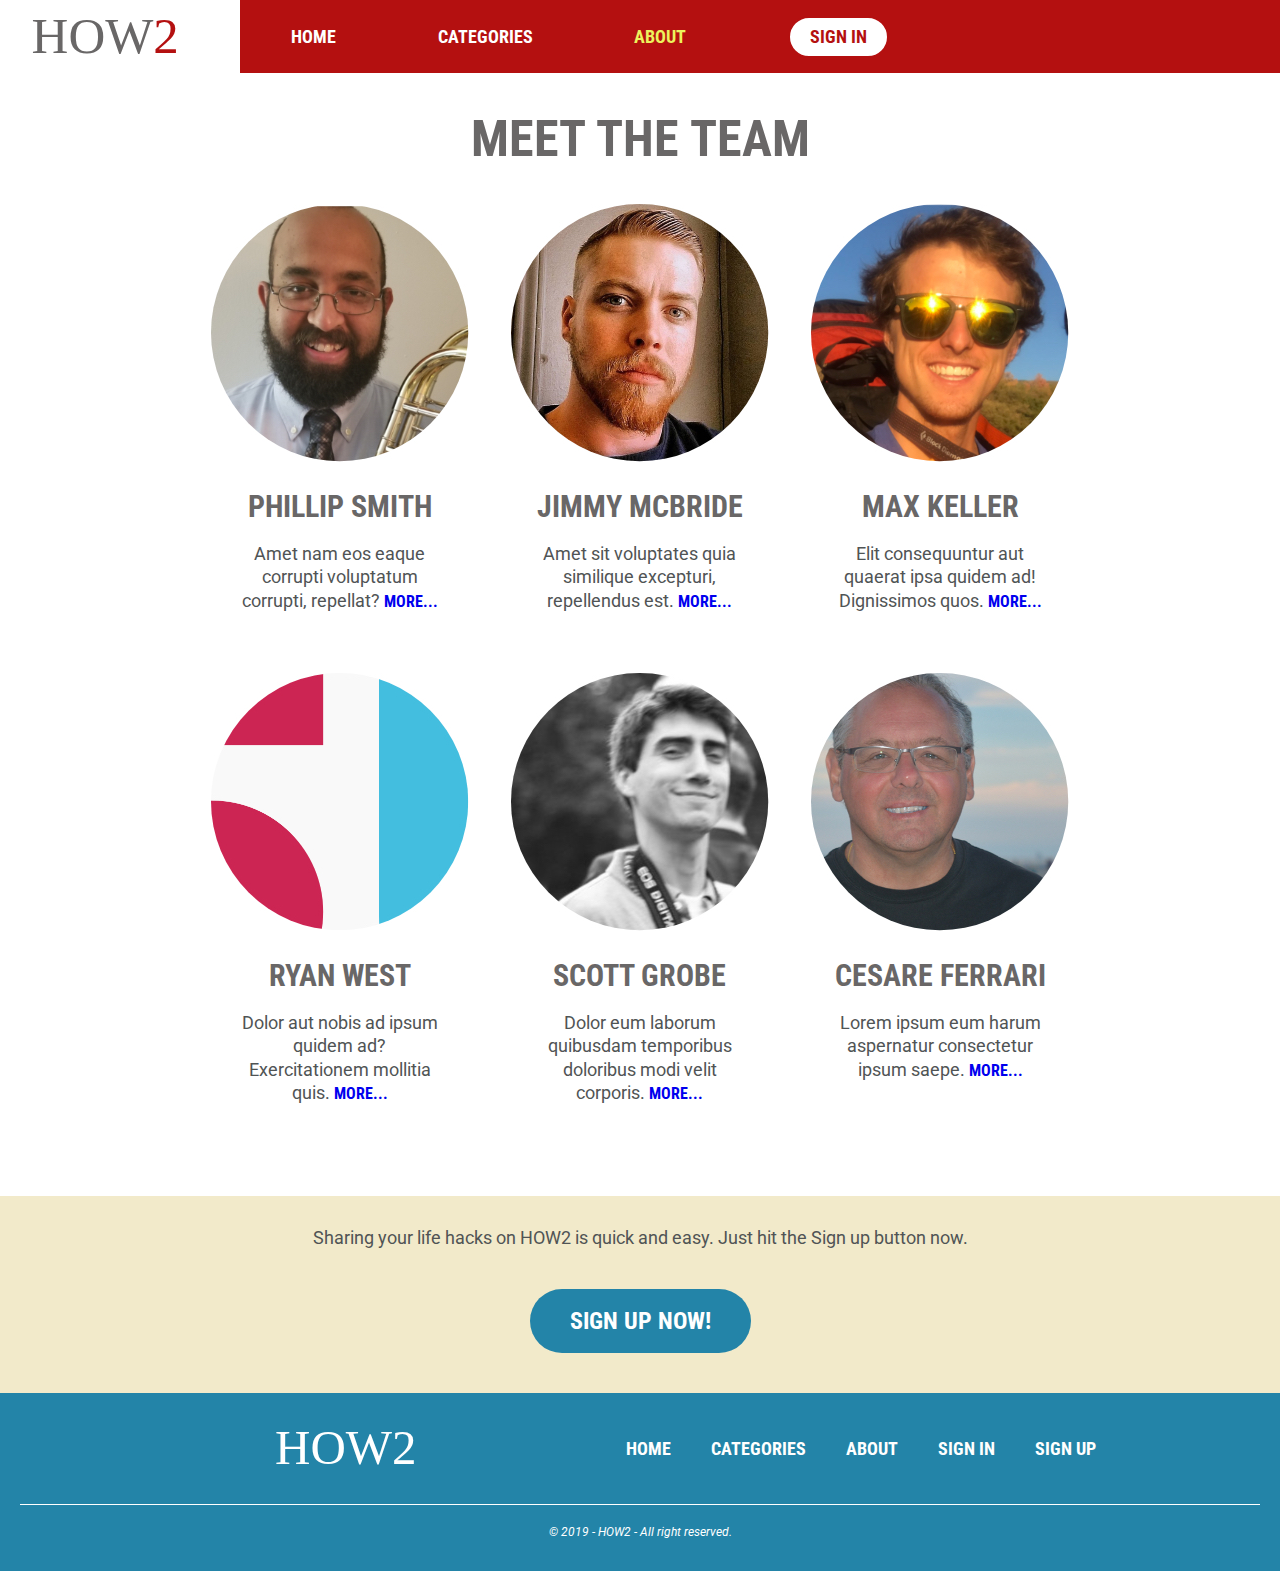
==== about.html @ 09c52d9a "Add 'more' links" ====
<!DOCTYPE html>
<html lang="en">
<head>
  <meta charset="UTF-8">
  <title>HOW 2 - Meet the team</title>
  <meta name="viewport" content="width=device-width, initial-scale=1.0">
  <link href="https://fonts.googleapis.com/css?family=Roboto:300,300i,700,700i" rel="stylesheet">
  <link href="https://fonts.googleapis.com/css?family=Roboto+Condensed:700" rel="stylesheet">
  <link rel="stylesheet" href="css/styles.css">
</head>
<body>

  <header>
    <a href="index.html"><img class="logo" src="images/HOW2.svg" alt="HOW2"></a>
    <p class="tagline">Simplifying life for everyone</p>

    <div class="mobile-menu">
      <div class="menu-bar">
        <img class="hamburger menu-btn" src="images/hamburger.svg" alt="menu">
        <a class="menu-btn" href="#">menu</a>
      </div>
      <nav class="hide">
        <a href="index.html">Home</a>
        <a href="categories.html">Categories</a>
        <a href="about.html">About</a>
        <a id="signin-button" class="button white-button" href="">Sign in</a>
      </nav>
    </div>

    <div class="full-menu">
      <nav>
        <a href="index.html">Home</a>
        <a href="categories.html">Categories</a>
        <a class="active" href="about.html">About</a>
        <a id="signin-button" class="button white-button" href="">Sign in</a>
      </nav>
    </div>
  </header>
  <section class="main">
    <h1>Meet the team</h1>

    <div class="boxes">

      <!-- Phillip -->
      <div class="box">
        <img src="images/phillip.jpg" alt="Phillip">

        <h2>Phillip Smith</h2>
        <p>Amet nam eos eaque corrupti voluptatum corrupti, repellat?
        <a data-name="phillip" class="more" href="#">more...</a>
        </p>
      </div>

      <!-- Jimmy -->
      <div class="box">
        <img src="images/jimmy.jpg" alt="Jimmy">

        <h2>Jimmy McBride</h2>
        <p>
        Amet sit voluptates quia similique excepturi, repellendus est.
        <a data-name="jimmy" class="more" href="#">more...</a>
        </p>
      </div>

      <!-- Max -->
      <div class="box">
        <img src="images/max.jpg" alt="Max Keller">

        <h2>Max Keller</h2>
        <p>
        Elit consequuntur aut quaerat ipsa quidem ad! Dignissimos quos. 
        <a data-name="max" class="more" href="#">more...</a>
        </p>
      </div>

      <!-- Ryan -->
      <div class="box">
        <img src="images/ryan.jpg" alt="Ryan">

        <h2>Ryan West</h2>
        <p>
        Dolor aut nobis ad ipsum quidem ad? Exercitationem mollitia quis.
        <a data-name="ryan" class="more" href="#">more...</a>
        </p>
      </div>

      <!-- Scott -->
      <div class="box">
        <img src="images/scott.jpg" alt="Scott Grobe">

        <h2>Scott Grobe</h2>
        <p>
        Dolor eum laborum quibusdam temporibus doloribus modi velit corporis.
        <a data-name="scott" class="more" href="#">more...</a>
        </p>
      </div>

      <!-- Cesare -->
      <div class="box">
        <img src="images/cesare.jpg" alt="Cesare">

        <h2>Cesare Ferrari</h2>
        <p>
        Lorem ipsum eum harum aspernatur consectetur ipsum saepe. 
        <a data-name="cesare" class="more" href="#">more...</a>
        </p>
      </div>

    </div>
  </section>


  <section class="call-to-action">
    <p>Sharing your life hacks on HOW2 is quick and easy. Just hit the Sign up
    button now.</p>
    <a class="button blue-button large-button" href="">Sign up now!</a>
  </section>

  <footer>
    <div class="footer-info">
      <img class="footer-logo" src="images/HOW2-white.svg" alt="HOW2">

      <nav>
        <a href="index.html">Home</a>
        <a href="categories.html">Categories</a>
        <a href="about.html">About</a>
        <a href="">Sign in</a>
        <a href="">Sign up</a>
      </nav>
    </div>

    <p class="credits">&copy; 2019 - HOW2 - All right reserved.</p>
  </footer>
  


  <div class="carousel hide">

    <div class="slide" data-name="jimmy">
      <img src="images/jimmy-large.jpg" alt="Jimmy">
      <div class="info">
        <h2>Jimmy McBride</h2>
        <p>Ipsum tenetur explicabo blanditiis itaque sit unde ex aspernatur
        veritatis qui, atque? Deserunt repellat architecto aliquam laborum
        sapiente. Recusandae nobis error culpa consequatur non non expedita
        numquam necessitatibus itaque quidem.</p>
      </div>
    </div>
  
  </div>




  <script src="javascripts/scripts.js"></script>
  <script src="components/carousel/carousel.js"></script>
</body>
</html>
---- css/styles.css ----
html,
body,
div,
span,
applet,
object,
iframe,
h1,
h2,
h3,
h4,
h5,
h6,
p,
blockquote,
pre,
a,
abbr,
acronym,
address,
big,
cite,
code,
del,
dfn,
em,
img,
ins,
kbd,
q,
s,
samp,
small,
strike,
strong,
sub,
sup,
tt,
var,
b,
u,
i,
center,
dl,
dt,
dd,
ol,
ul,
li,
fieldset,
form,
label,
legend,
table,
caption,
tbody,
tfoot,
thead,
tr,
th,
td,
article,
aside,
canvas,
details,
embed,
figure,
figcaption,
footer,
header,
hgroup,
menu,
nav,
output,
ruby,
section,
summary,
time,
mark,
audio,
video {
  margin: 0;
  padding: 0;
  border: 0;
  font-size: 100%;
  font: inherit;
  vertical-align: baseline;
}
/* HTML5 display-role reset for older browsers */
article,
aside,
details,
figcaption,
figure,
footer,
header,
hgroup,
menu,
nav,
section {
  display: block;
}
body {
  line-height: 1;
}
ol,
ul {
  list-style: none;
}
blockquote,
q {
  quotes: none;
}
blockquote:before,
blockquote:after,
q:before,
q:after {
  content: '';
  content: none;
}
table {
  border-collapse: collapse;
  border-spacing: 0;
}
* {
  box-sizing: border-box;
}
.main {
  padding: 0 10px;
}
.main h2 {
  margin-top: 30px;
  margin-bottom: 20px;
}
.main h1 {
  text-transform: uppercase;
  font-family: 'Roboto Condensed', sans-serif;
  font-weight: 700;
  font-size: 4rem;
  color: #696767;
  text-align: center;
  margin: 40px 0 40px;
}
@media (min-width: 1000px) {
  .main h1 {
    font-size: 6.5rem;
  }
}
@media (min-width: 800px) {
  .main h1 {
    font-size: 5rem;
  }
}
@media (min-width: 1000px) {
  .main {
    width: 100%;
    max-width: 950px;
    margin: 0 auto 30px;
  }
}
.call-to-action {
  display: flex;
  flex-direction: column;
  align-items: center;
  background-color: rgba(211, 186, 81, 0.3);
  padding: 10px 40px 40px;
}
.call-to-action p {
  text-align: center;
  margin: 20px 0 40px;
}
@media (min-width: 1000px) {
  .call-to-action .large-button {
    display: inline-block;
  }
}
.boxes {
  display: flex;
  flex-direction: column;
  align-items: center;
}
@media (min-width: 1000px) {
  .boxes {
    flex-direction: row;
    flex-wrap: wrap;
    justify-content: center;
    align-items: flex-start;
  }
}
@media (min-width: 800px) {
  .boxes {
    flex-direction: row;
    flex-wrap: wrap;
    justify-content: center;
    align-items: flex-start;
  }
}
.boxes .box {
  display: flex;
  flex-direction: column;
  align-items: center;
  margin: 0 20px 60px;
}
@media (min-width: 800px) {
  .boxes .box {
    width: 45%;
  }
}
@media (min-width: 1000px) {
  .boxes .box {
    width: 28%;
  }
}
.boxes .box h2 {
  text-transform: uppercase;
  font-family: 'Roboto Condensed', sans-serif;
  font-weight: 700;
  color: #696767;
  text-align: center;
  font-size: 3rem;
  margin-top: 30px;
}
.boxes .box p {
  width: 80%;
  text-align: center;
}
.condensed {
  font-family: 'Roboto Condensed', sans-serif;
  font-weight: 700;
}
.boxes-to-row {
  flex-direction: row;
  flex-wrap: wrap;
  justify-content: center;
  align-items: flex-start;
}
html {
  font-size: 62.5%;
}
body {
  font-size: 1.8rem;
  font-family: 'Roboto', sans-serif;
  color: #505455;
}
h1 {
  font-size: 2.4rem;
}
h2 {
  font-size: 2.4rem;
  color: #2384A8;
  font-family: 'Roboto Condensed', sans-serif;
  font-weight: 700;
}
p {
  line-height: 130%;
}
.tagline {
  color: #9B9B9B;
  font-size: 2rem;
  font-weight: 700;
}
header {
  display: flex;
  flex-direction: column;
  align-items: center;
  margin: 20px 0 0;
}
@media (min-width: 1000px) {
  header {
    flex-direction: row;
    margin-top: 0;
    align-items: stretch;
  }
}
.logo {
  width: 180px;
}
@media (min-width: 1000px) {
  .logo {
    margin: 0 30px;
  }
}
.tagline {
  margin-bottom: 20px;
}
@media (min-width: 1000px) {
  .tagline {
    position: absolute;
    top: 90px;
    left: 30px;
    color: white;
  }
}
.mobile-menu {
  background-color: #B41010;
  width: 100%;
  position: relative;
}
.mobile-menu .menu-bar {
  background-color: #B41010;
  display: flex;
  width: 100%;
  align-items: center;
  border-bottom: 1px solid white;
}
.mobile-menu .menu-bar a {
  color: white;
  text-decoration: none;
  text-transform: uppercase;
  font-family: 'Roboto Condensed', sans-serif;
  font-weight: 700;
}
.mobile-menu .menu-bar .active {
  color: #ECF25D;
}
.mobile-menu .menu-bar .hamburger {
  margin: 0 20px;
  cursor: pointer;
}
.mobile-menu nav {
  width: 100%;
  color: white;
  position: absolute;
  background-color: #B41010;
}
.mobile-menu nav a {
  display: block;
  width: 100%;
  border-bottom: 1px solid white;
  color: white;
  text-decoration: none;
  text-transform: uppercase;
  font-family: 'Roboto Condensed', sans-serif;
  font-weight: 700;
  padding: 10px 0 10px 75px;
}
@media (min-width: 1000px) {
  .mobile-menu {
    display: none;
  }
}
.full-menu {
  display: none;
  justify-content: flex-start;
  align-items: center;
  margin-top: 0;
  height: 100%;
  width: 100%;
  background-color: #B41010;
}
.full-menu nav {
  display: flex;
  flex-direction: row;
  justify-content: space-around;
  align-items: center;
  width: 100%;
  max-width: 700px;
  height: 73px;
}
.full-menu nav a {
  color: white;
  text-decoration: none;
  text-transform: uppercase;
  font-family: 'Roboto Condensed', sans-serif;
  font-weight: 700;
}
.full-menu nav a:hover {
  color: #ECF25D;
}
.full-menu nav .active {
  color: #ECF25D;
}
.full-menu nav .white-button {
  color: #B41010;
}
.full-menu nav .white-button:hover {
  color: white;
}
@media (min-width: 1000px) {
  .full-menu {
    display: flex;
  }
}
.hide {
  display: none;
}
.hero {
  width: 100%;
  height: 228px;
  background-image: url(../images/man.jpg);
  background-repeat: no-repeat;
  background-size: cover;
  display: flex;
  flex-direction: column;
  align-items: flex-end;
  padding: 0 10px;
}
@media (min-width: 1000px) {
  .hero {
    background-image: url(../images/man-large.jpg);
    height: 350px;
  }
}
@media (min-width: 800px) {
  .hero {
    background-image: url(../images/man-large.jpg);
    height: 350px;
  }
}
.hero h1 {
  color: #ECF25D;
  font-family: 'Roboto Condensed', sans-serif;
  font-weight: 700;
  font-size: 4rem;
  line-height: 4.2rem;
  margin-top: 60px;
}
@media (min-width: 1000px) {
  .hero h1 {
    background-color: rgba(50, 49, 47, 0.6);
    padding: 20px;
  }
}
@media (min-width: 800px) {
  .hero h1 {
    background-color: rgba(50, 49, 47, 0.6);
    padding: 20px;
  }
}
@media (min-width: 1000px) {
  .hero .large-button {
    margin: 40px 40px 0 0;
  }
}
@media (min-width: 800px) {
  .hero .large-button {
    margin: 40px 40px 0 0;
  }
}
.button {
  padding: 10px 20px;
  font-family: 'Roboto Condensed', sans-serif;
  font-weight: 700;
  text-decoration: none;
  text-transform: uppercase;
  border-radius: 39px;
  cursor: pointer;
}
.button:active {
  background-color: black;
}
.blue-button {
  color: white;
  background-color: #2384A8;
}
.blue-button:hover {
  background-color: #165269;
}
.red-button {
  color: white;
  background-color: #B41010;
}
.large-button {
  display: block;
  margin: auto;
  text-align: center;
  padding: 20px 40px;
  font-size: 2.4rem;
}
.white-button {
  color: #B41010;
  background-color: white;
  border: 2px solid #B41010;
}
.white-button:hover {
  background-color: #B41010;
  color: white;
  border: 2px solid white;
}
.card {
  display: flex;
  flex-direction: column;
  background-color: rgba(236, 242, 93, 0.09);
  border: 1px solid #2384A8;
  border-radius: 10px;
  padding: 10px;
  margin-bottom: 15px;
}
.card .info {
  display: flex;
  justify-content: flex-start;
}
.card .info .desc {
  width: 90%;
}
.card .info .desc h3 {
  font-family: 'Roboto Condensed', sans-serif;
  font-weight: 700;
  font-size: 2rem;
  margin-bottom: 8px;
}
.card .info .desc p {
  font-size: 1.6rem;
}
.card .info .meta {
  display: flex;
  flex-direction: column;
  width: 10%;
  min-width: 70px;
  margin-right: 20px;
}
.card .info .meta div {
  display: flex;
  justify-content: space-between;
  align-items: center;
  margin-bottom: 10px;
}
.card .info .meta div .thumbs-count {
  font-family: 'Roboto Condensed', sans-serif;
  font-weight: 700;
  font-size: 1.5rem;
}
.card .info .meta div .up {
  color: #B41010;
}
.card .info .meta div .down {
  color: #2384A8;
}
.card .actions {
  display: flex;
  justify-content: space-between;
  align-items: center;
  margin-top: 10px;
}
.card .actions .date {
  font-style: italic;
  color: #2384A8;
  font-size: 1.5rem;
}
footer {
  background-color: #2384A8;
  color: white;
  padding: 20px;
}
footer nav {
  display: flex;
  flex-direction: column;
  align-items: center;
  background-color: transparent;
  height: 100%;
}
@media (min-width: 1000px) {
  footer nav {
    flex-direction: row;
    justify-content: flex-start;
    margin-left: 50px;
  }
}
footer nav a {
  color: white;
  text-decoration: none;
  padding: 5px 0;
  font-family: 'Roboto Condensed', sans-serif;
  font-weight: 700;
  text-transform: uppercase;
}
@media (min-width: 1000px) {
  footer nav a {
    margin-right: 40px;
  }
}
footer .footer-logo {
  display: block;
  margin: auto;
}
footer .credits {
  font-style: italic;
  font-size: 1.2rem;
  margin: 20px 0 10px;
  text-align: center;
  border-top: 1px solid white;
  padding-top: 20px;
}
@media (min-width: 1000px) {
  .footer-info {
    display: flex;
    justify-content: center;
    align-items: center;
    width: 80%;
    margin: auto;
  }
}
.category-button {
  color: #696767;
  background-color: #d4edf6;
  border: 1px solid #696767;
  padding: 6px 10px;
  border-radius: 12px;
}
.category-button:hover {
  background-color: #bfe4f2;
}
.active-tab {
  background-color: #aadbed;
}
.tabs {
  margin: 20px auto 40px;
  display: flex;
  justify-content: center;
  width: 80%;
}
.tabs .tab {
  margin: 0 10px;
}
.carousel {
  width: 70%;
  height: 60%;
  background-color: #696767;
  border: 1px solid black;
  position: absolute;
  top: 20%;
  left: 15%;
}
.more {
  text-transform: uppercase;
  font-size: 1.6rem;
  text-decoration: none;
  font-family: 'Roboto Condensed', sans-serif;
  font-weight: 700;
}
.slide {
  height: 90%;
  display: flex;
  justify-content: flex-start;
  padding: 30px 70px;
}
.slide img {
  height: 100%;
  margin-right: 40px;
}
.slide .info {
  color: white;
}
.slide .info h2 {
  color: white;
}
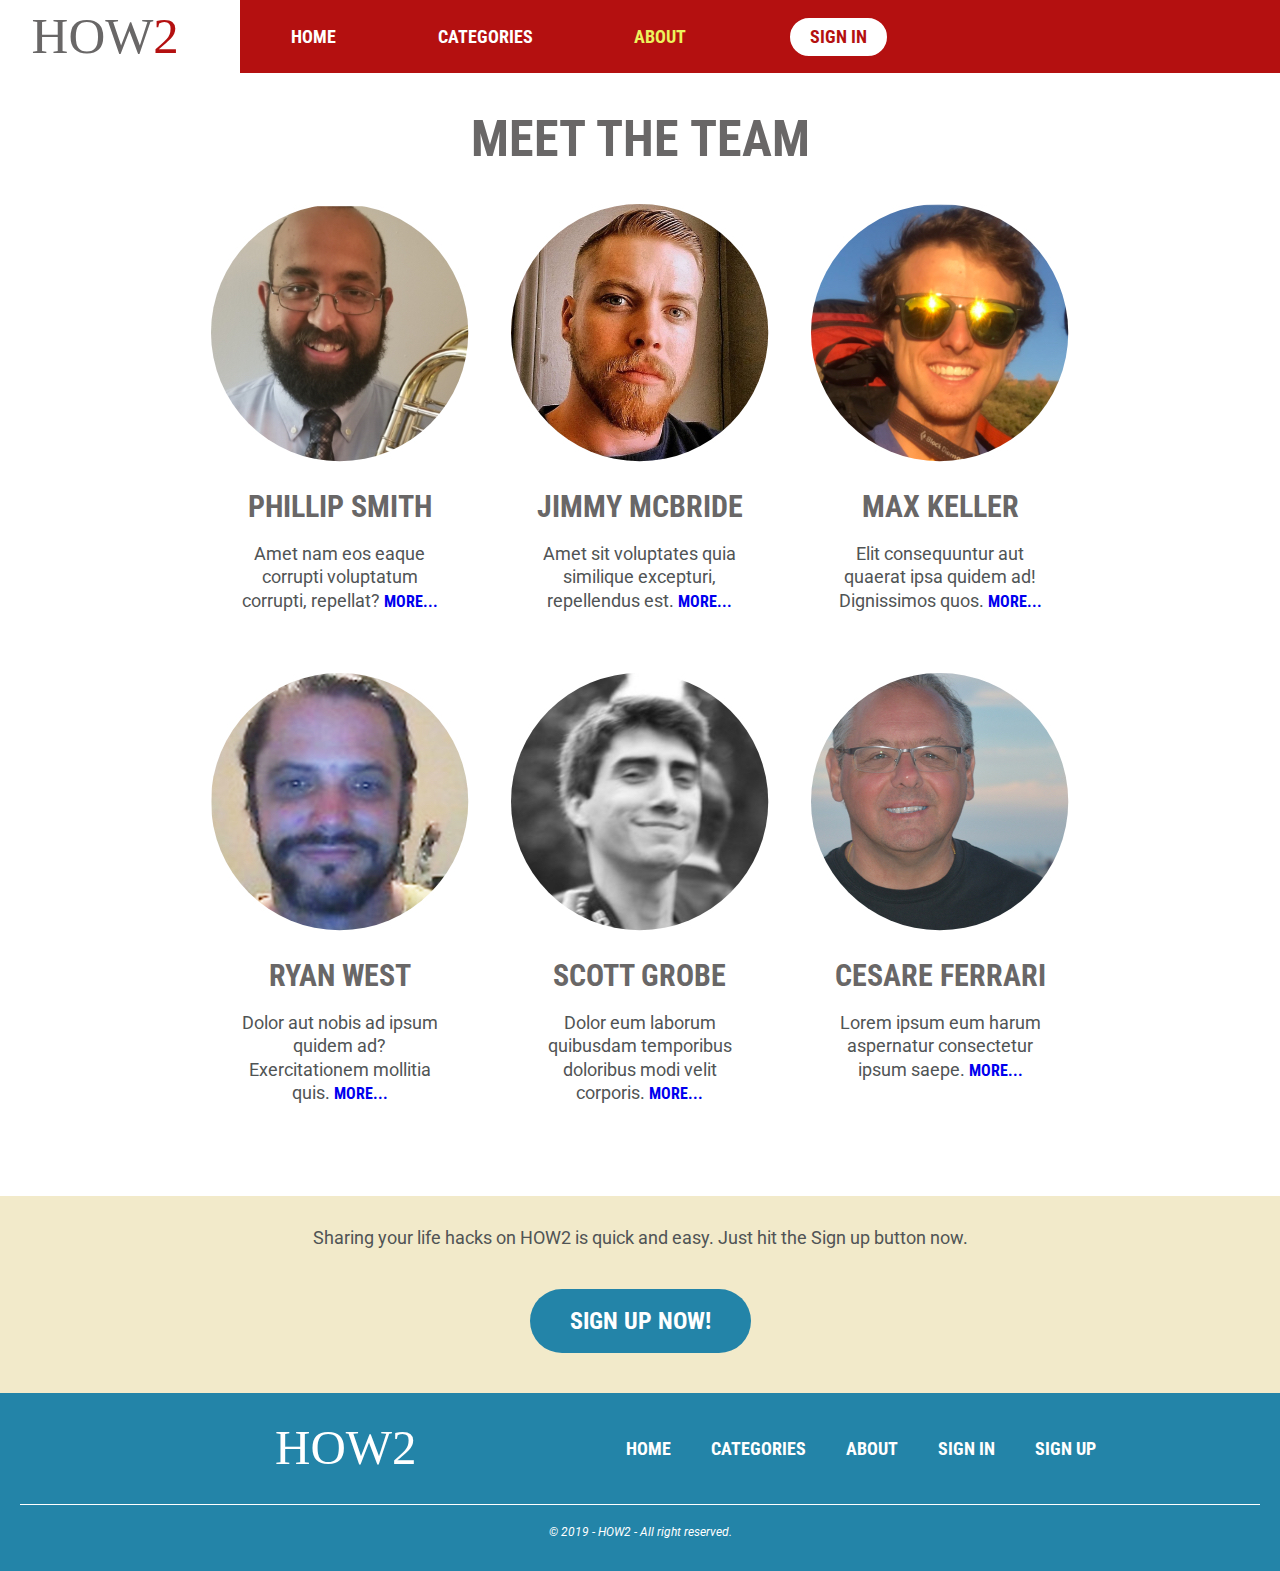
==== commit 62bc5268: "Add team description" ====
--- a/about.html
+++ b/about.html
@@ -136,10 +136,65 @@
 
   <div class="carousel hide">
 
+    <div class="slide" data-name="phillip">
+      <img src="images/phillip-large.jpg" alt="Phillip">
+      <div class="info">
+        <h2>Phillip Smith</h2>
+        <p>Ipsum tenetur explicabo blanditiis itaque sit unde ex aspernatur
+        veritatis qui, atque? Deserunt repellat architecto aliquam laborum
+        sapiente. Recusandae nobis error culpa consequatur non non expedita
+        numquam necessitatibus itaque quidem.</p>
+      </div>
+    </div>
+
     <div class="slide" data-name="jimmy">
       <img src="images/jimmy-large.jpg" alt="Jimmy">
       <div class="info">
         <h2>Jimmy McBride</h2>
+        <p>Ipsum tenetur explicabo blanditiis itaque sit unde ex aspernatur
+        veritatis qui, atque? Deserunt repellat architecto aliquam laborum
+        sapiente. Recusandae nobis error culpa consequatur non non expedita
+        numquam necessitatibus itaque quidem.</p>
+      </div>
+    </div>
+    
+    <div class="slide" data-name="max">
+      <img src="images/max-large.jpg" alt="Max">
+      <div class="info">
+        <h2>Max Keller</h2>
+        <p>Ipsum tenetur explicabo blanditiis itaque sit unde ex aspernatur
+        veritatis qui, atque? Deserunt repellat architecto aliquam laborum
+        sapiente. Recusandae nobis error culpa consequatur non non expedita
+        numquam necessitatibus itaque quidem.</p>
+      </div>
+    </div>
+
+    <div class="slide" data-name="ryan">
+      <img src="images/ryan-large.jpg" alt="Ryan">
+      <div class="info">
+        <h2>Ryan West</h2>
+        <p>Ipsum tenetur explicabo blanditiis itaque sit unde ex aspernatur
+        veritatis qui, atque? Deserunt repellat architecto aliquam laborum
+        sapiente. Recusandae nobis error culpa consequatur non non expedita
+        numquam necessitatibus itaque quidem.</p>
+      </div>
+    </div>
+
+    <div class="slide" data-name="scott">
+      <img src="images/scott-large.jpg" alt="Scott">
+      <div class="info">
+        <h2>Scott Grobe</h2>
+        <p>Ipsum tenetur explicabo blanditiis itaque sit unde ex aspernatur
+        veritatis qui, atque? Deserunt repellat architecto aliquam laborum
+        sapiente. Recusandae nobis error culpa consequatur non non expedita
+        numquam necessitatibus itaque quidem.</p>
+      </div>
+    </div>
+
+    <div class="slide" data-name="cesare">
+      <img src="images/cesare-large.jpg" alt="Cesare">
+      <div class="info">
+        <h2>Cesare Ferrari</h2>
         <p>Ipsum tenetur explicabo blanditiis itaque sit unde ex aspernatur
         veritatis qui, atque? Deserunt repellat architecto aliquam laborum
         sapiente. Recusandae nobis error culpa consequatur non non expedita
--- a/css/styles.css
+++ b/css/styles.css
@@ -644,3 +644,6 @@
 .slide .info h2 {
   color: white;
 }
+.slide-hide {
+  display: none;
+}
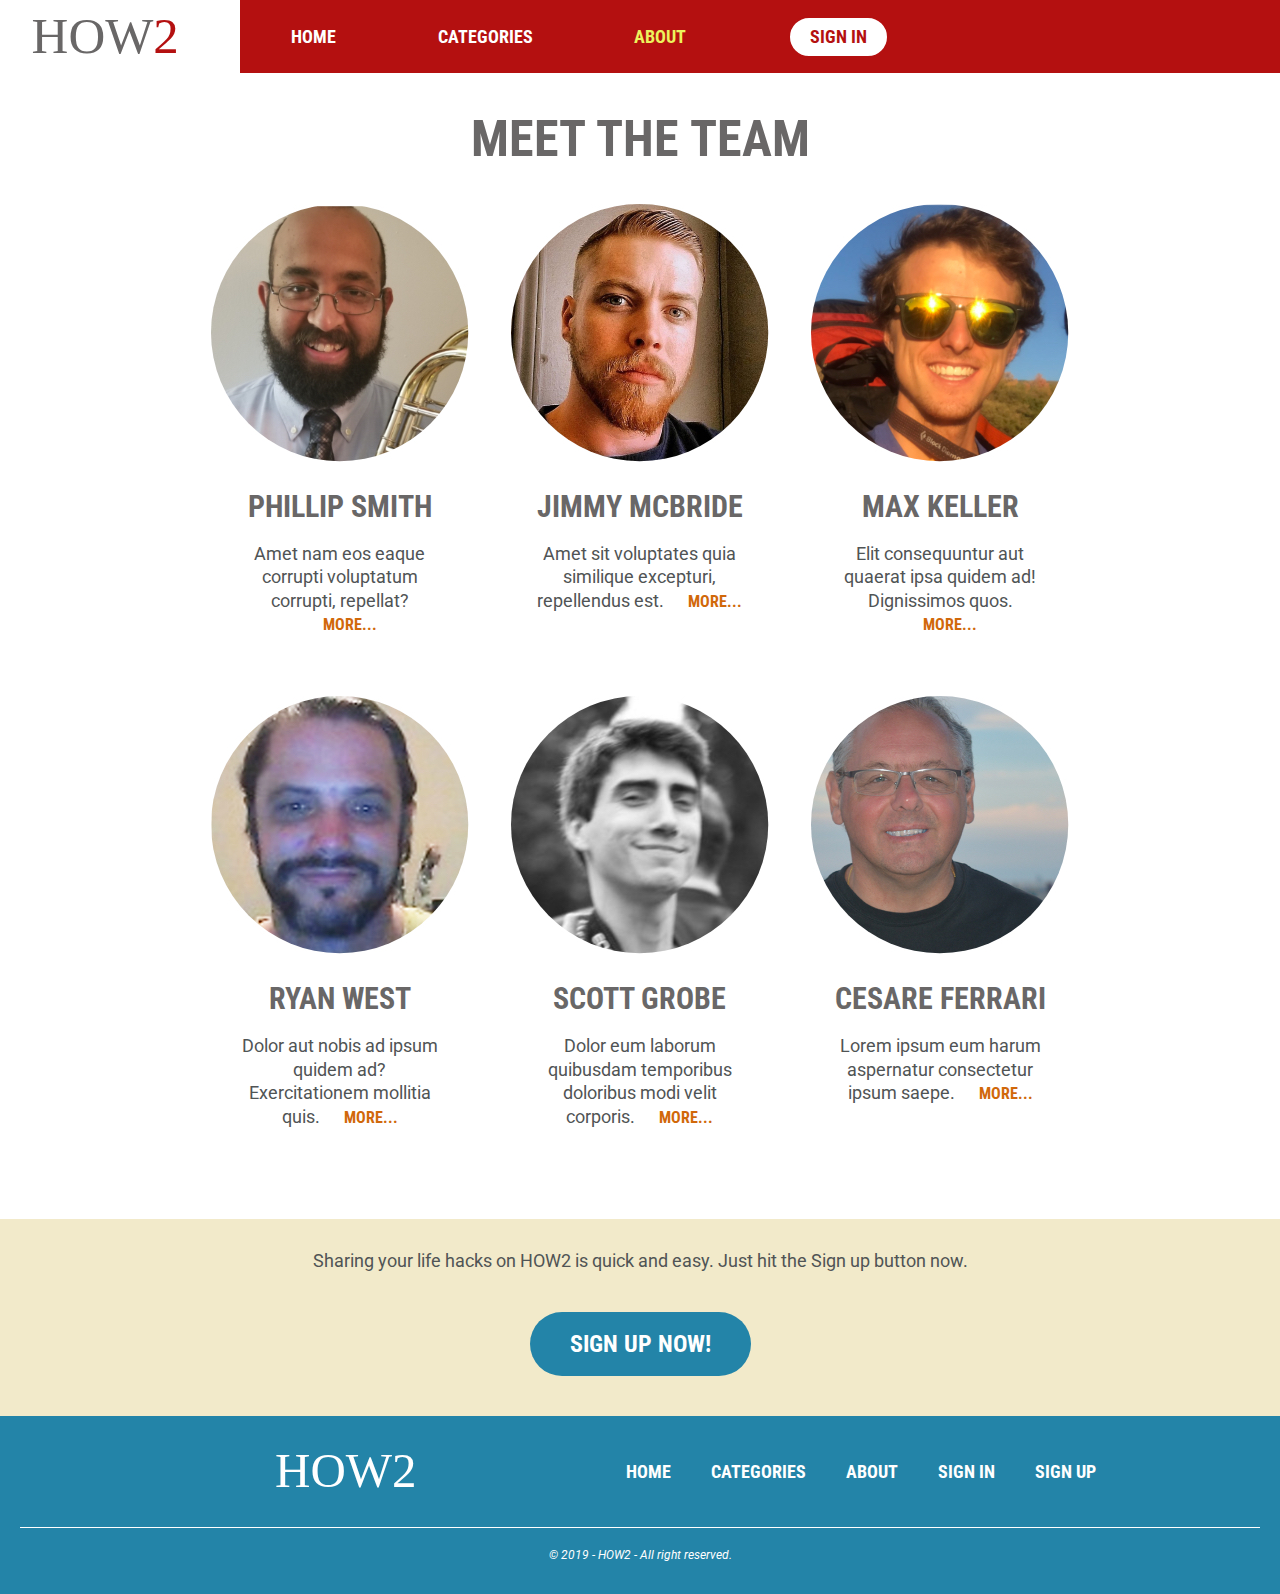
==== commit 3f7b4f99: "Add modal window to about page" ====
--- a/about.html
+++ b/about.html
@@ -135,6 +135,7 @@
 
 
   <div class="carousel hide">
+    <a class="close" href="">X</a>
 
     <div class="slide" data-name="phillip">
       <img src="images/phillip-large.jpg" alt="Phillip">
@@ -144,6 +145,7 @@
         veritatis qui, atque? Deserunt repellat architecto aliquam laborum
         sapiente. Recusandae nobis error culpa consequatur non non expedita
         numquam necessitatibus itaque quidem.</p>
+        <a class="button small-white-button" href="">View Website</a>
       </div>
     </div>
 
@@ -155,6 +157,7 @@
         veritatis qui, atque? Deserunt repellat architecto aliquam laborum
         sapiente. Recusandae nobis error culpa consequatur non non expedita
         numquam necessitatibus itaque quidem.</p>
+        <a class="button small-white-button" href="">View Website</a>
       </div>
     </div>
     
@@ -166,6 +169,7 @@
         veritatis qui, atque? Deserunt repellat architecto aliquam laborum
         sapiente. Recusandae nobis error culpa consequatur non non expedita
         numquam necessitatibus itaque quidem.</p>
+        <a class="button small-white-button" href="">View Website</a>
       </div>
     </div>
 
@@ -177,6 +181,7 @@
         veritatis qui, atque? Deserunt repellat architecto aliquam laborum
         sapiente. Recusandae nobis error culpa consequatur non non expedita
         numquam necessitatibus itaque quidem.</p>
+        <a class="button small-white-button" href="">View Website</a>
       </div>
     </div>
 
@@ -188,6 +193,7 @@
         veritatis qui, atque? Deserunt repellat architecto aliquam laborum
         sapiente. Recusandae nobis error culpa consequatur non non expedita
         numquam necessitatibus itaque quidem.</p>
+        <a class="button small-white-button" href="">View Website</a>
       </div>
     </div>
 
@@ -199,11 +205,13 @@
         veritatis qui, atque? Deserunt repellat architecto aliquam laborum
         sapiente. Recusandae nobis error culpa consequatur non non expedita
         numquam necessitatibus itaque quidem.</p>
+        <a class="button small-white-button" href="">View Website</a>
       </div>
     </div>
   
   </div>
 
+  <div class="overlay hide"> </div>
 
 
 
--- a/css/styles.css
+++ b/css/styles.css
@@ -612,38 +612,105 @@
 .tabs .tab {
   margin: 0 10px;
 }
+.overlay {
+  position: fixed;
+  top: 0;
+  left: 0;
+  z-index: 100;
+  background-color: rgba(0, 0, 0, 0.3);
+  width: 100%;
+  height: 100vh;
+}
 .carousel {
-  width: 70%;
-  height: 60%;
+  position: fixed;
+  z-index: 200;
+  left: 50%;
+  top: 50%;
+  transform: translate(-50%, -50%);
+  width: 80%;
+  height: 95%;
+  padding: 30px;
   background-color: #696767;
   border: 1px solid black;
-  position: absolute;
-  top: 20%;
-  left: 15%;
+  border-radius: 10px;
+}
+@media (min-width: 1000px) {
+  .carousel {
+    height: 60%;
+  }
 }
 .more {
+  display: inline-block;
+  margin-left: 2rem;
   text-transform: uppercase;
   font-size: 1.6rem;
   text-decoration: none;
-  font-family: 'Roboto Condensed', sans-serif;
-  font-weight: 700;
+  color: #d1680a;
+  font-family: 'Roboto Condensed', sans-serif;
+  font-weight: 700;
+}
+.more:hover {
+  color: #a05008;
 }
 .slide {
-  height: 90%;
-  display: flex;
+  display: flex;
+  flex-direction: column;
   justify-content: flex-start;
-  padding: 30px 70px;
+  align-items: center;
+  height: 100%;
+}
+@media (min-width: 1000px) {
+  .slide {
+    flex-direction: row;
+    justify-content: space-between;
+  }
 }
 .slide img {
-  height: 100%;
   margin-right: 40px;
 }
 .slide .info {
   color: white;
 }
 .slide .info h2 {
-  color: white;
+  color: #ECF25D;
+  font-size: 3.4rem;
+  font-family: 'Roboto Condensed', sans-serif;
+  font-weight: 700;
+  margin: 20px 0;
+  text-transform: uppercase;
+}
+.slide .info p {
+  font-size: 1.8rem;
+  line-height: 160%;
 }
 .slide-hide {
   display: none;
 }
+.close {
+  position: absolute;
+  top: -10px;
+  right: -10px;
+  color: white;
+  background-color: black;
+  font-weight: 700;
+  font-size: 2.5rem;
+  padding: 7px 10px;
+  border-radius: 50%;
+  text-decoration: none;
+}
+.close:hover {
+  background-color: #262626;
+}
+.small-white-button {
+  color: #9B9B9B;
+  background-color: white;
+  display: inline-block;
+  margin-top: 20px;
+  border: 1px solid white;
+  padding: 8px 12px;
+  font-size: 1.5rem;
+}
+.small-white-button:hover {
+  background-color: #696767;
+  color: white;
+}
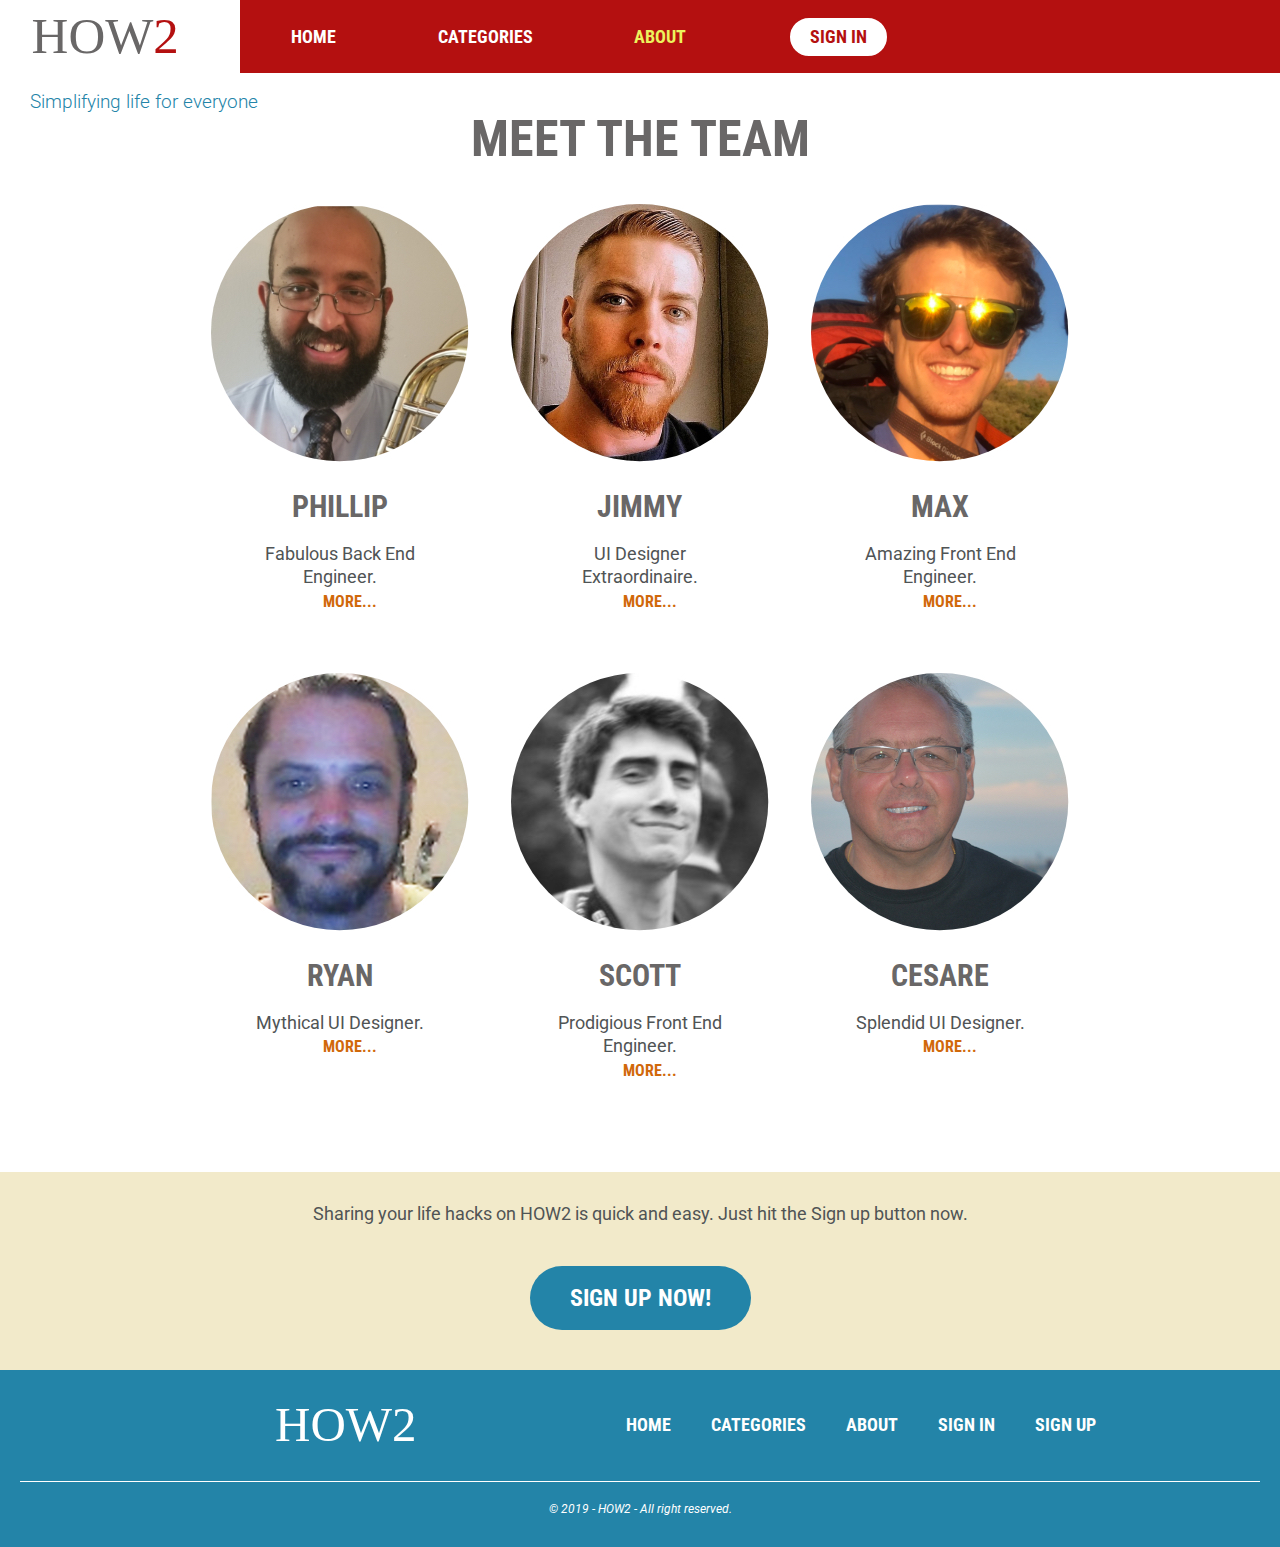
==== commit b53841bb: "Add text" ====
--- a/about.html
+++ b/about.html
@@ -12,7 +12,7 @@
 
   <header>
     <a href="index.html"><img class="logo" src="images/HOW2.svg" alt="HOW2"></a>
-    <p class="tagline">Simplifying life for everyone</p>
+    <p class="tagline dark">Simplifying life for everyone</p>
 
     <div class="mobile-menu">
       <div class="menu-bar">
@@ -45,8 +45,8 @@
       <div class="box">
         <img src="images/phillip.jpg" alt="Phillip">
 
-        <h2>Phillip Smith</h2>
-        <p>Amet nam eos eaque corrupti voluptatum corrupti, repellat?
+        <h2>Phillip</h2>
+        <p>Fabulous Back End Engineer.<br>
         <a data-name="phillip" class="more" href="#">more...</a>
         </p>
       </div>
@@ -55,9 +55,9 @@
       <div class="box">
         <img src="images/jimmy.jpg" alt="Jimmy">
 
-        <h2>Jimmy McBride</h2>
-        <p>
-        Amet sit voluptates quia similique excepturi, repellendus est.
+        <h2>Jimmy</h2>
+        <p>
+        UI Designer Extraordinaire.<br>
         <a data-name="jimmy" class="more" href="#">more...</a>
         </p>
       </div>
@@ -66,9 +66,9 @@
       <div class="box">
         <img src="images/max.jpg" alt="Max Keller">
 
-        <h2>Max Keller</h2>
-        <p>
-        Elit consequuntur aut quaerat ipsa quidem ad! Dignissimos quos. 
+        <h2>Max </h2>
+        <p>
+        Amazing Front End Engineer.<br>
         <a data-name="max" class="more" href="#">more...</a>
         </p>
       </div>
@@ -77,9 +77,9 @@
       <div class="box">
         <img src="images/ryan.jpg" alt="Ryan">
 
-        <h2>Ryan West</h2>
-        <p>
-        Dolor aut nobis ad ipsum quidem ad? Exercitationem mollitia quis.
+        <h2>Ryan</h2>
+        <p>
+        Mythical UI Designer.<br>
         <a data-name="ryan" class="more" href="#">more...</a>
         </p>
       </div>
@@ -88,9 +88,9 @@
       <div class="box">
         <img src="images/scott.jpg" alt="Scott Grobe">
 
-        <h2>Scott Grobe</h2>
-        <p>
-        Dolor eum laborum quibusdam temporibus doloribus modi velit corporis.
+        <h2>Scott</h2>
+        <p>
+        Prodigious Front End Engineer.<br>
         <a data-name="scott" class="more" href="#">more...</a>
         </p>
       </div>
@@ -99,9 +99,9 @@
       <div class="box">
         <img src="images/cesare.jpg" alt="Cesare">
 
-        <h2>Cesare Ferrari</h2>
-        <p>
-        Lorem ipsum eum harum aspernatur consectetur ipsum saepe. 
+        <h2>Cesare</h2>
+        <p>
+        Splendid UI Designer.<br>
         <a data-name="cesare" class="more" href="#">more...</a>
         </p>
       </div>
@@ -134,7 +134,7 @@
   
 
 
-  <div class="carousel hide">
+  <div class="modal hide">
     <a class="close" href="">X</a>
 
     <div class="slide" data-name="phillip">
@@ -216,6 +216,6 @@
 
 
   <script src="javascripts/scripts.js"></script>
-  <script src="components/carousel/carousel.js"></script>
+  <script src="components/modal/modal.js"></script>
 </body>
 </html>
--- a/css/styles.css
+++ b/css/styles.css
@@ -256,8 +256,8 @@
 }
 .tagline {
   color: #9B9B9B;
-  font-size: 2rem;
-  font-weight: 700;
+  font-size: 1.9rem;
+  font-weight: 300;
 }
 header {
   display: flex;
@@ -290,6 +290,9 @@
     left: 30px;
     color: white;
   }
+}
+.dark {
+  color: #2384A8;
 }
 .mobile-menu {
   background-color: #B41010;
@@ -621,7 +624,7 @@
   width: 100%;
   height: 100vh;
 }
-.carousel {
+.modal {
   position: fixed;
   z-index: 200;
   left: 50%;
@@ -635,7 +638,7 @@
   border-radius: 10px;
 }
 @media (min-width: 1000px) {
-  .carousel {
+  .modal {
     height: 60%;
   }
 }
@@ -665,8 +668,10 @@
     justify-content: space-between;
   }
 }
-.slide img {
-  margin-right: 40px;
+@media (min-width: 1000px) {
+  .slide img {
+    margin-right: 40px;
+  }
 }
 .slide .info {
   color: white;
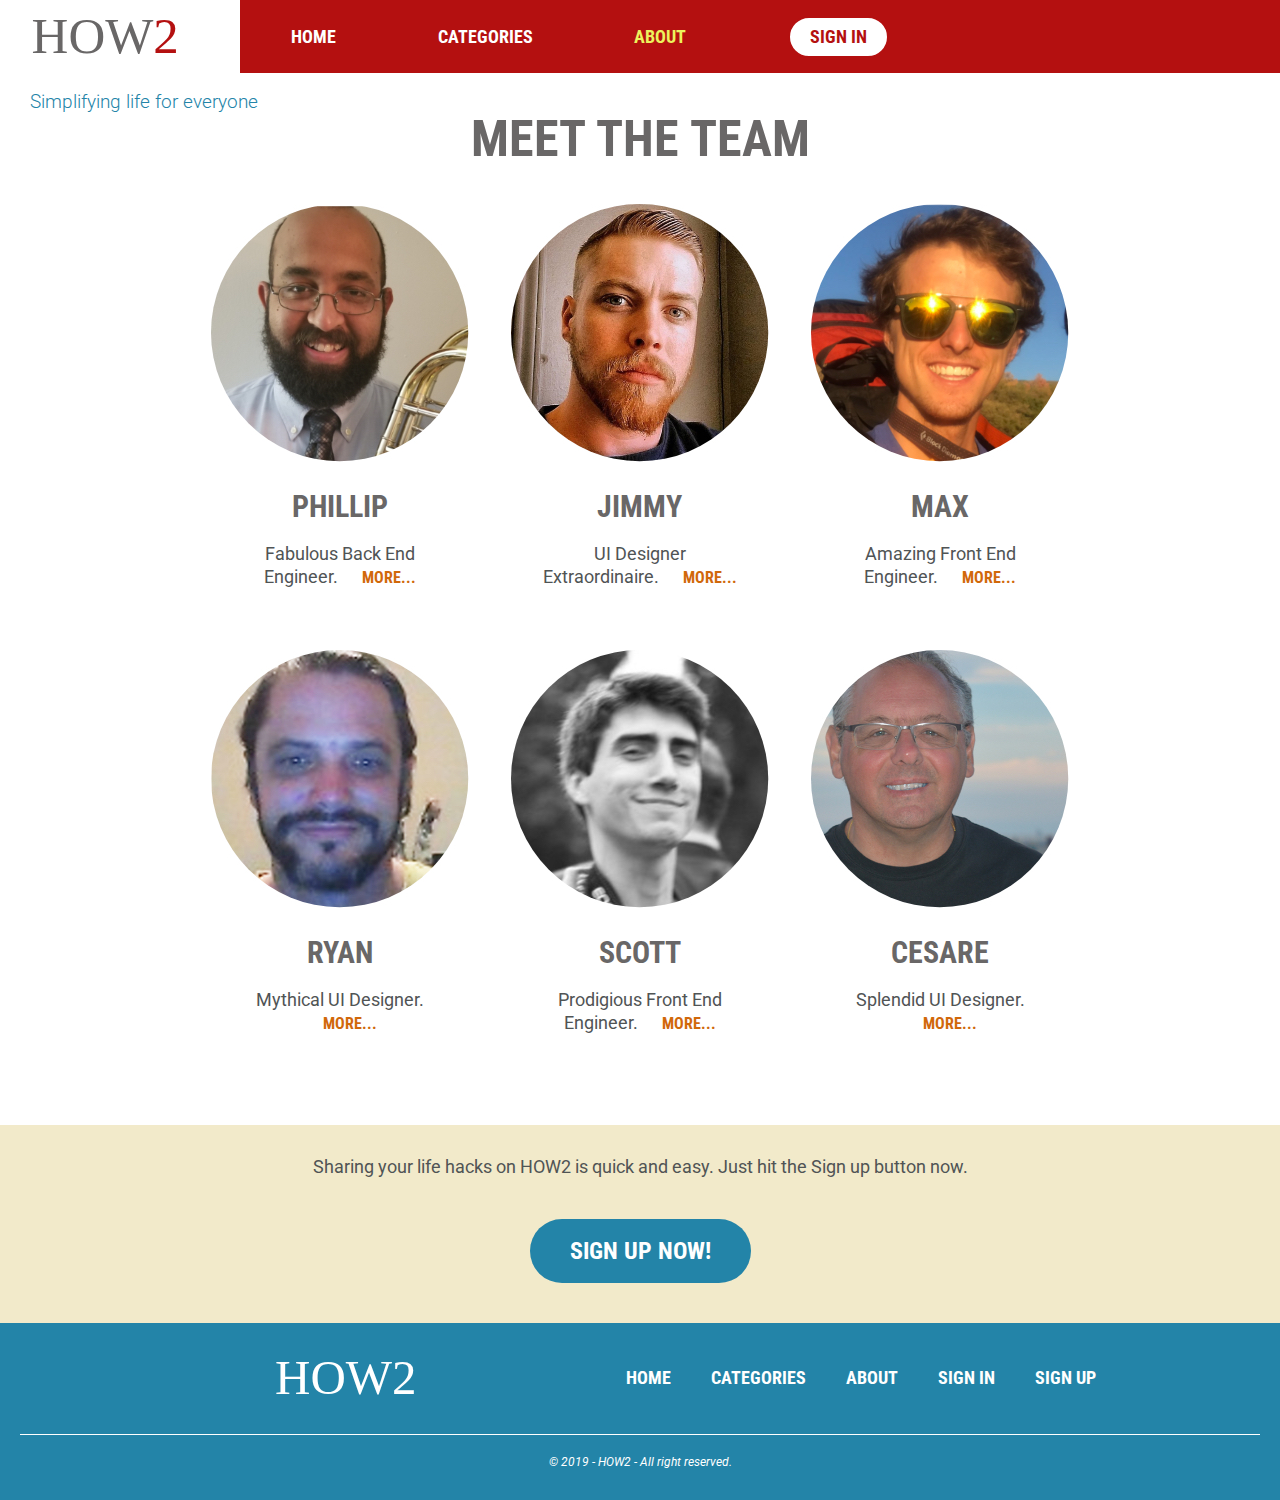
==== commit 7d25e997: "Fix text in About page" ====
--- a/about.html
+++ b/about.html
@@ -46,7 +46,7 @@
         <img src="images/phillip.jpg" alt="Phillip">
 
         <h2>Phillip</h2>
-        <p>Fabulous Back End Engineer.<br>
+        <p>Fabulous Back End Engineer.
         <a data-name="phillip" class="more" href="#">more...</a>
         </p>
       </div>
@@ -57,7 +57,7 @@
 
         <h2>Jimmy</h2>
         <p>
-        UI Designer Extraordinaire.<br>
+        UI Designer Extraordinaire.
         <a data-name="jimmy" class="more" href="#">more...</a>
         </p>
       </div>
@@ -68,7 +68,7 @@
 
         <h2>Max </h2>
         <p>
-        Amazing Front End Engineer.<br>
+        Amazing Front End Engineer.
         <a data-name="max" class="more" href="#">more...</a>
         </p>
       </div>
@@ -90,7 +90,7 @@
 
         <h2>Scott</h2>
         <p>
-        Prodigious Front End Engineer.<br>
+        Prodigious Front End Engineer.
         <a data-name="scott" class="more" href="#">more...</a>
         </p>
       </div>
